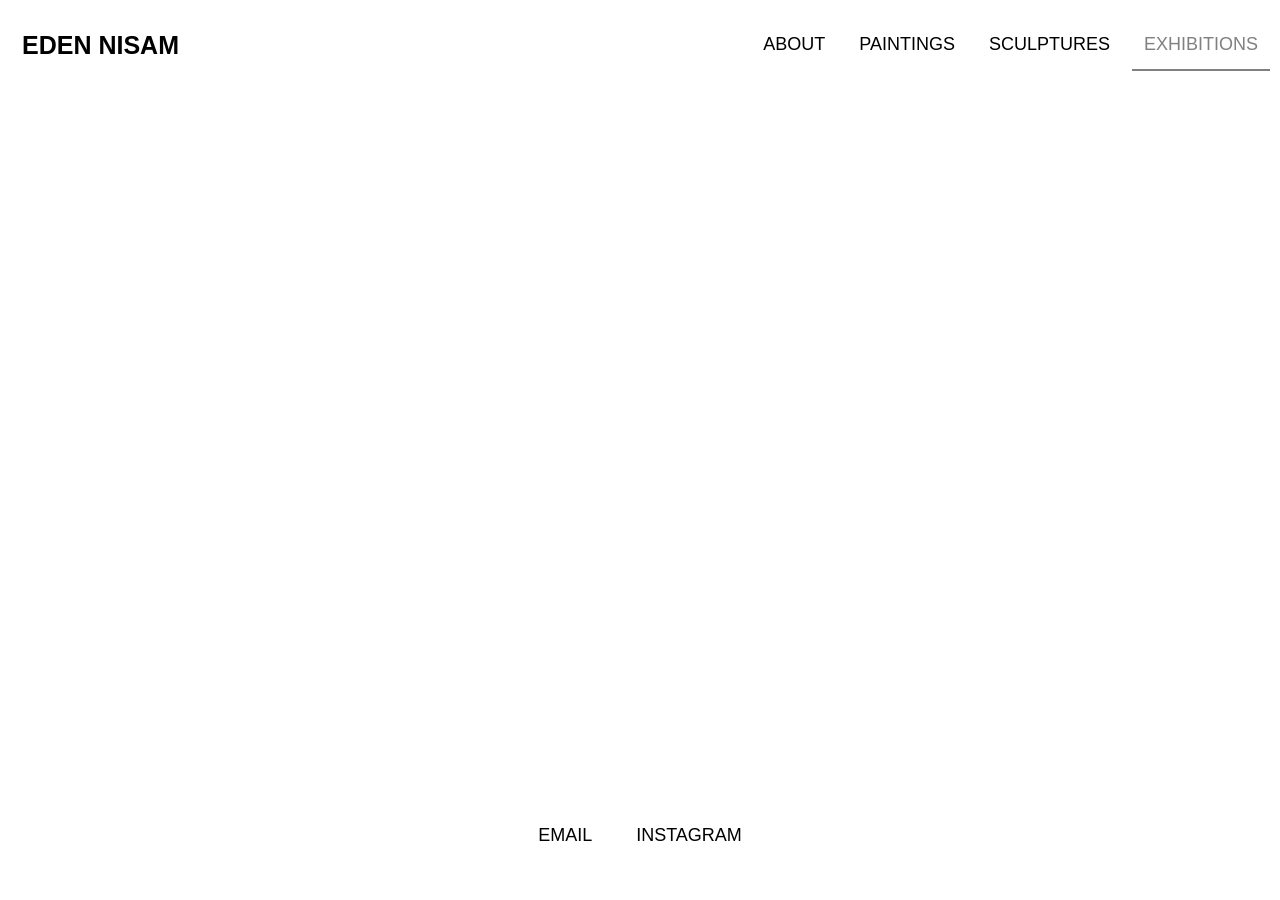
==== exhibitions.html @ e7199ab4 "woohoo!" ====
<!DOCTYPE html>
<html lang="en">
<head>
  <meta charset="UTF-8">
  <title>Eden Nisam | Sculptor & Painter</title>
  <meta name="description" content="Portfolio of Eden Nisam, sculptor and painter exploring organic forms and textures. View artworks and sculptures online.">
  <meta name="viewport" content="width=device-width, initial-scale=1.0">
  <link rel="stylesheet" href="style.css">
</head>
<body>

  <header class="header">
    <a href="#default" class="logo">EDEN NISAM</a>
    <nav class="header-right">
      <a href="index.html">ABOUT</a>
      <a href="paintings.html">PAINTINGS</a>
      <a href="sculptures.html">SCULPTURES</a>
      <a class="active" href="exhibitions.html">EXHIBITIONS</a>

    </nav>
  </header>

  <main>
    <section class="cards" id="cards">
      <script>
        async function loadGallery() {
          const container = document.getElementById("cards");
          const folders = await fetch("assets/exhibitions/index.json").then(r => r.json());

          for (const folder of folders) {
            const base = `assets/sculptures/${folder}`;
            const title = await fetch(`${base}/title.txt`).then(r => r.text());
            const desc  = await fetch(`${base}/desc.txt`).then(r => r.text());
            const date  = await fetch(`${base}/date.txt`).then(r => r.text());
            const img = `${base}/img.png`;

            const card = document.createElement("div");
            card.className = "card";

            card.innerHTML = `
              <img src="${img}" alt="${title}">
              <div class="container">
                <h4><b>${title}</b></h4>
                <p>${desc}</p>
                <small>${date}</small>
              </div>
            `;

            container.appendChild(card);
          }
        }

        loadGallery();
      </script>
    </section>
  </main>

  <footer class="footer">
    <a href="mailto:ENISAM@depaul.edu?subject=Hello">EMAIL</a>
    <a href="https://instagram.com/eden_does/">INSTAGRAM</a>
  </footer>

  <div id="lightbox" class="lightbox">
  <span id="lightbox-close" class="lightbox-close">&times;</span>
  <img id="lightbox-img" src="" alt="Full view">
</div>
      <script src="script.js"></script>
</body>
</html>
---- style.css ----
html, body {
  height: 100%;
  margin: 0;
  font-family: Helvetica, sans-serif;
  display: flex;
  flex-direction: column;
}

body {
    overflow: auto; /* content can still scroll */
  scrollbar-width: none; /* Firefox */
  -ms-overflow-style: none; /* IE 10+ */
}

body::-webkit-scrollbar {
  display: none; /* Chrome, Safari, Edge */
}

main {
  flex: 1;
}

a {
  text-decoration: none;
  color: inherit;
}

.header {
  display: flex;
  justify-content: space-between;
  align-items: center;
  padding: 20px 10px;
}

.header a {
  color: black;
  padding: 12px;
  font-size: 18px;
  line-height: 25px;
  transition: 0.2s;
}

.header a:hover {
  color: black;
  border-bottom: 2px solid black;
}

.header a.active {
  color: grey;
  border-bottom: 2px solid grey;
}

.header a.logo {
  font-size: 25px;
  font-weight: bold;
}

.header-right {
  display: flex;
  gap: 10px;
}

@media screen and (max-width: 500px) {
  .header {
    flex-direction: column;
    align-items: flex-start;
  }

  .header-right {
    flex-direction: column;
    width: 100%;
  }

  .header-right a {
    width: 100%;
    text-align: left;
  }
}

.about {
  display: flex;
  gap: 40px;
  max-width: 1000px;
  margin: 60px auto;
  padding: 20px;
}

.about-photo img {
  width: 300px;
  max-width: 100%;
  height: auto;
  border-radius: 6px;
}

.about-text {
  flex: 1;
  line-height: 1.6;
}

@media (max-width: 800px) {
  .about {
    flex-direction: column;
    align-items: center;
    text-align: center;
  }

  .about-photo img {
    width: 250px;
  }
}


.cards {
  display: flex;
  flex-wrap: wrap;
  justify-content: space-evenly;
  gap: 100px;
}

.card {
  background-color: white;
  border-radius: 5px;
  width: 280px;
  max-width: 100%;
  box-shadow: 0 4px 8px rgba(0,0,0,0.2);
  transition: 0.3s;
}

.card:hover {
  box-shadow: 0 8px 16px rgba(0,0,0,0.2);
}

.card img {
  border-radius: 5px 5px 0 0;
  aspect-ratio: 1 / 1;
  object-fit: cover;
  width: 100%;
}

.card .container {
  padding: 2px 16px;
}


.footer {
  width: 100%;
  padding: 40px 0;
  display: flex;
  justify-content: center;
  background: none; /* clean, transparent */
}

.footer a {
  color: black;
  padding: 12px;
  font-size: 18px;
  line-height: 25px;
  border-radius: 0;
  font-family: Helvetica, sans-serif;
  float: none;
  background: none;
}

.footer a:hover {
  color: gray;
}

.footer a + a {
  margin-left: 20px;
}

.lightbox {
  display: none; /* hidden by default */
  position: fixed;
  top: 0;
  left: 0;
  width: 100%;
  height: 100%;
  background: rgba(0,0,0,0.8);
  justify-content: center;
  align-items: center;
  z-index: 1000;
}

/* Make it a flex container to center image */
.lightbox img {
  max-width: 90%;
  max-height: 90%;
  border-radius: 6px;
  box-shadow: 0 0 20px rgba(0,0,0,0.5);
}

/* Close button */
.lightbox-close {
  position: absolute;
  top: 20px;
  right: 30px;
  font-size: 40px;
  color: white;
  cursor: pointer;
  user-select: none;
}
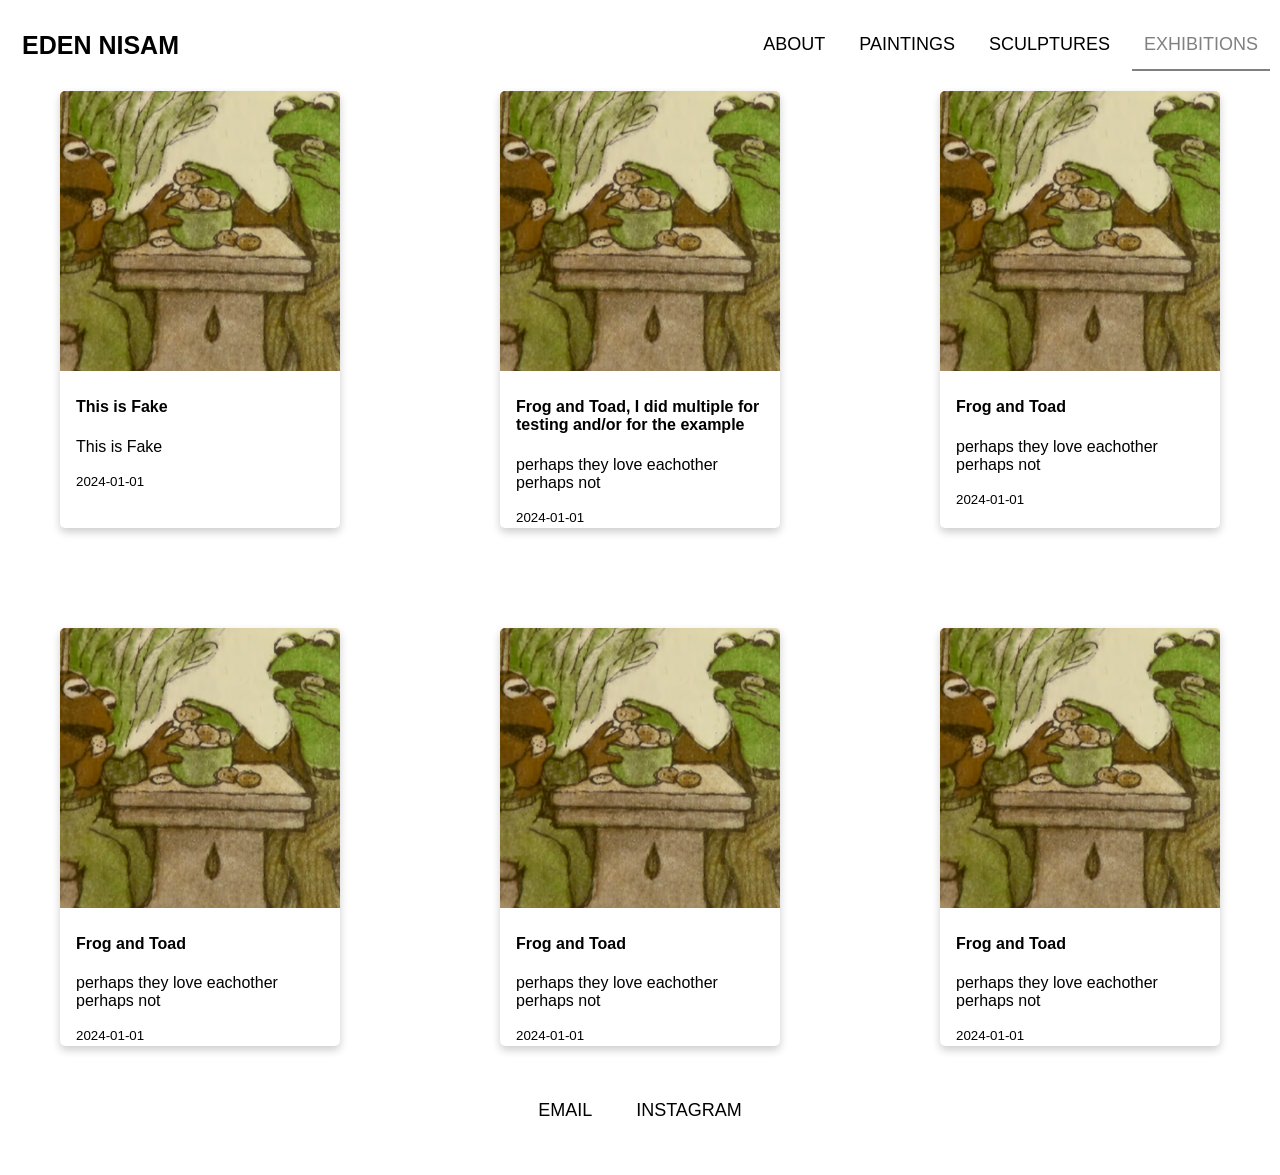
==== commit 47dbd479: "here you are" ====
--- a/exhibitions.html
+++ b/exhibitions.html
@@ -47,6 +47,9 @@
             `;
 
             container.appendChild(card);
+            card.querySelector("img").addEventListener("click", () => {
+  openLightbox(img, title);
+});
           }
         }
 
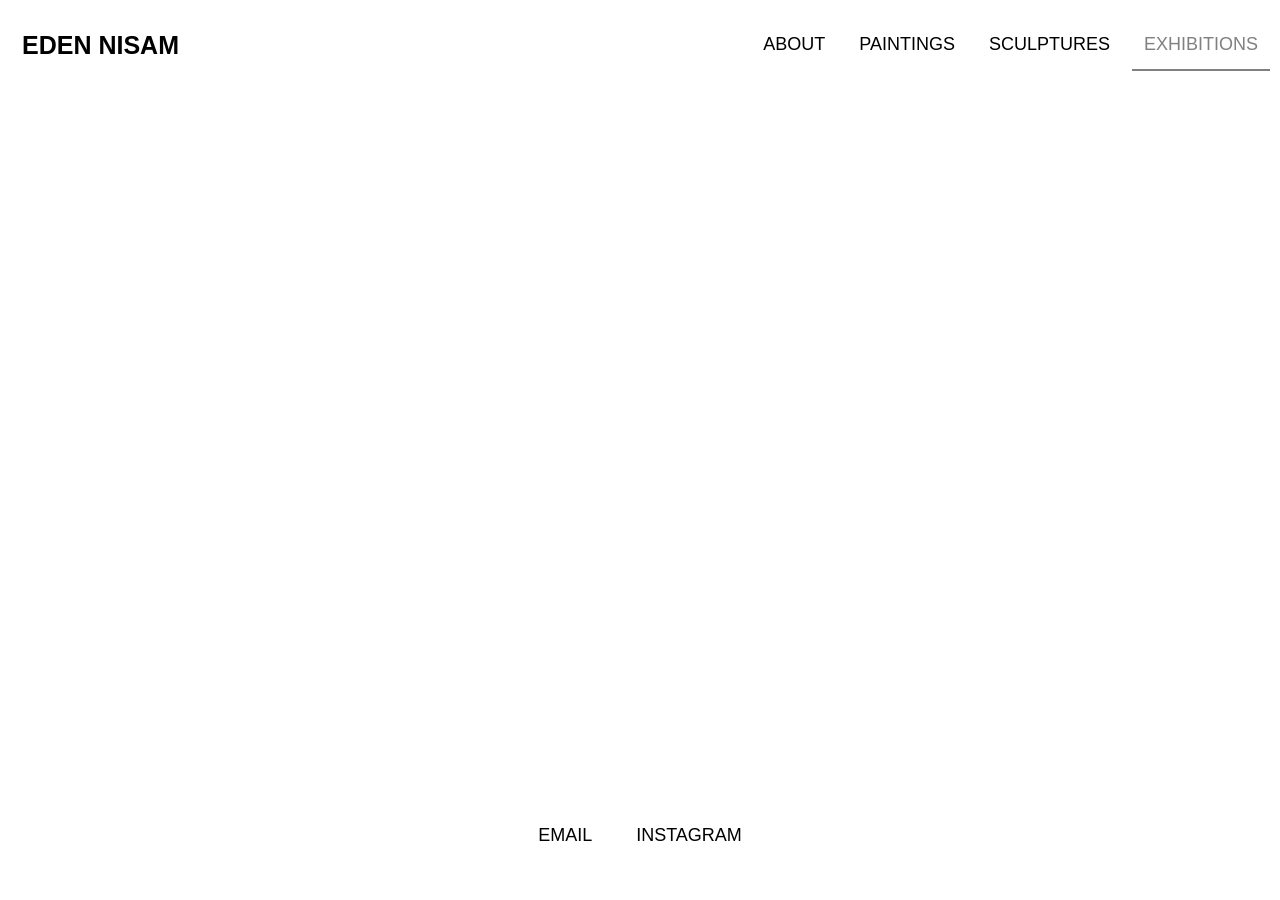
==== commit 3e1c3c67: "asd" ====
--- a/exhibitions.html
+++ b/exhibitions.html
@@ -47,9 +47,7 @@
             `;
 
             container.appendChild(card);
-            card.querySelector("img").addEventListener("click", () => {
-  openLightbox(img, title);
-});
+
           }
         }
 
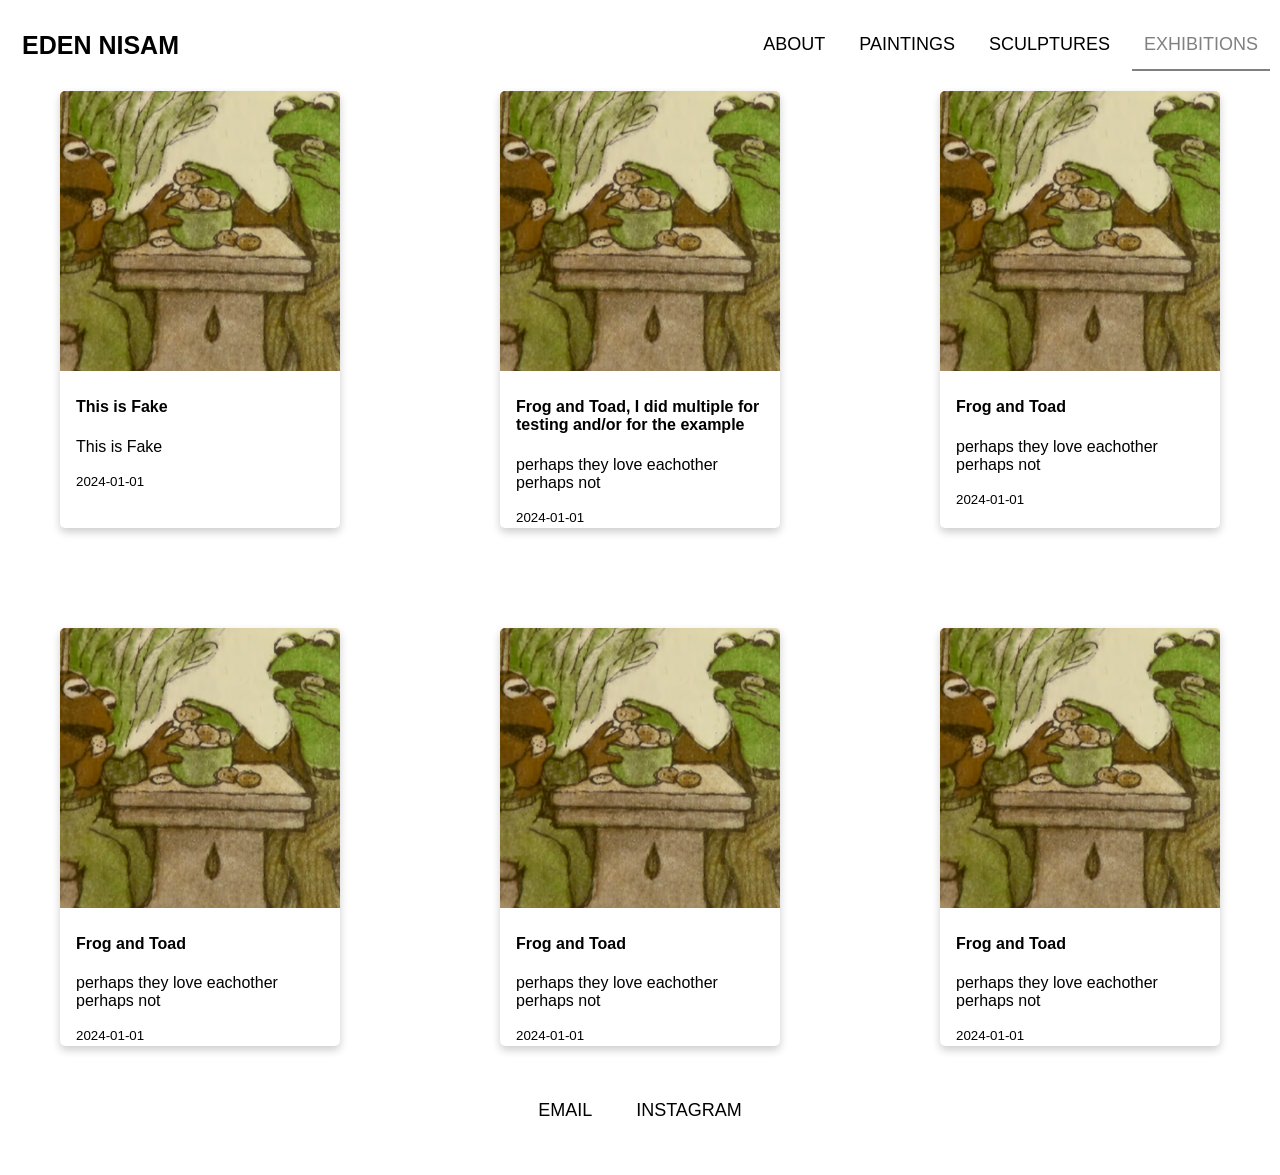
==== commit 848cf5f7: "asdasd" ====
--- a/exhibitions.html
+++ b/exhibitions.html
@@ -21,39 +21,7 @@
   </header>
 
   <main>
-    <section class="cards" id="cards">
-      <script>
-        async function loadGallery() {
-          const container = document.getElementById("cards");
-          const folders = await fetch("assets/exhibitions/index.json").then(r => r.json());
-
-          for (const folder of folders) {
-            const base = `assets/sculptures/${folder}`;
-            const title = await fetch(`${base}/title.txt`).then(r => r.text());
-            const desc  = await fetch(`${base}/desc.txt`).then(r => r.text());
-            const date  = await fetch(`${base}/date.txt`).then(r => r.text());
-            const img = `${base}/img.png`;
-
-            const card = document.createElement("div");
-            card.className = "card";
-
-            card.innerHTML = `
-              <img src="${img}" alt="${title}">
-              <div class="container">
-                <h4><b>${title}</b></h4>
-                <p>${desc}</p>
-                <small>${date}</small>
-              </div>
-            `;
-
-            container.appendChild(card);
-
-          }
-        }
-
-        loadGallery();
-      </script>
-    </section>
+    <section class="cards" id="cards"></section>
   </main>
 
   <footer class="footer">
@@ -65,6 +33,11 @@
   <span id="lightbox-close" class="lightbox-close">&times;</span>
   <img id="lightbox-img" src="" alt="Full view">
 </div>
-      <script src="script.js"></script>
+<script src="script.js"></script>
+<script>
+document.addEventListener("DOMContentLoaded", function() {
+  loadGallery("assets/artworks/index.json");
+});
+</script>
 </body>
 </html>
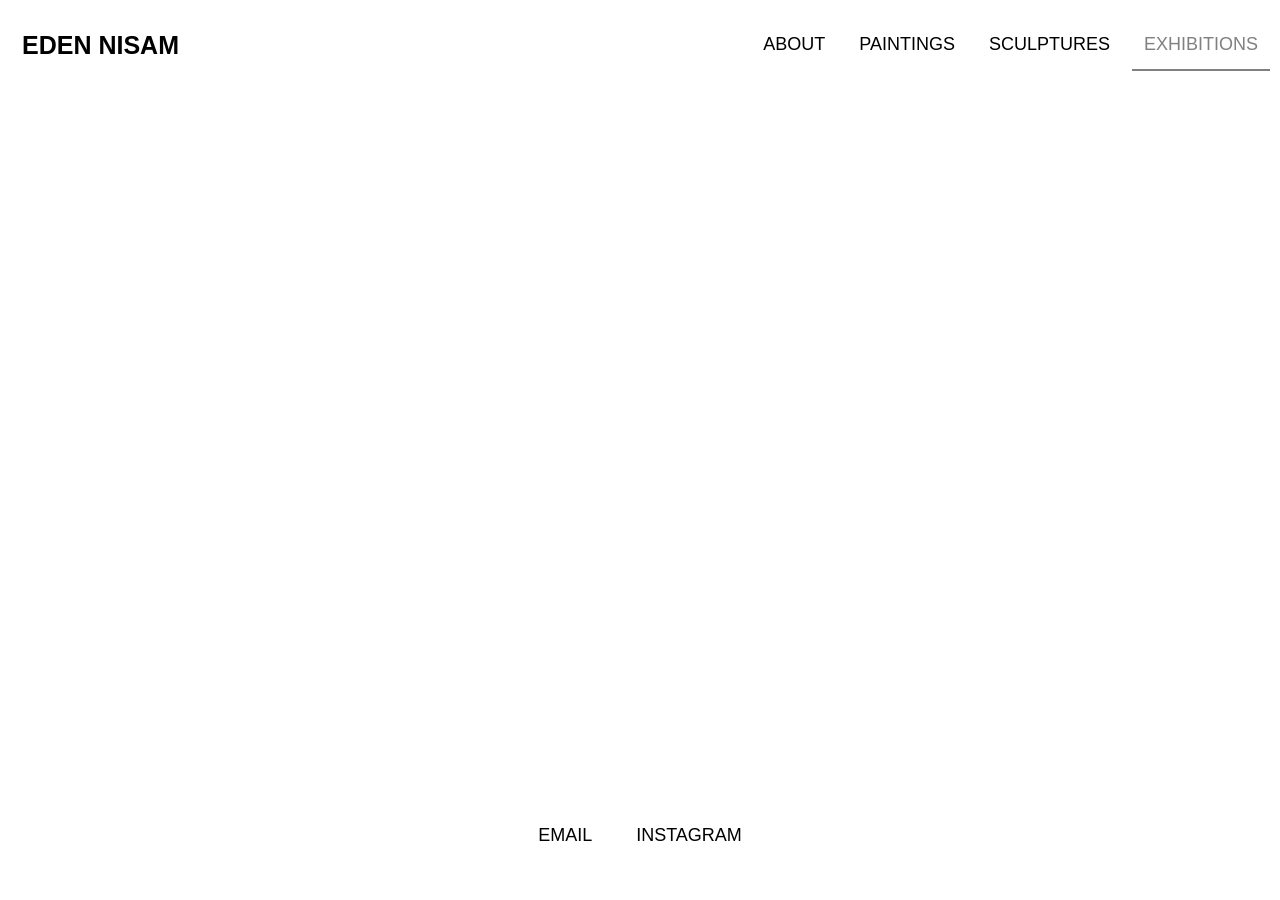
==== commit a7fa9c40: "asd" ====
--- a/exhibitions.html
+++ b/exhibitions.html
@@ -36,8 +36,10 @@
 <script src="script.js"></script>
 <script>
 document.addEventListener("DOMContentLoaded", function() {
-  loadGallery("assets/artworks/index.json");
+  loadGallery("assets/exhibitions/index.json");
 });
 </script>
 </body>
-</html>+</html>
+
+<!-- this webui gotta be bugged cause this didn't commit so i'm adding this comment to fix that-->
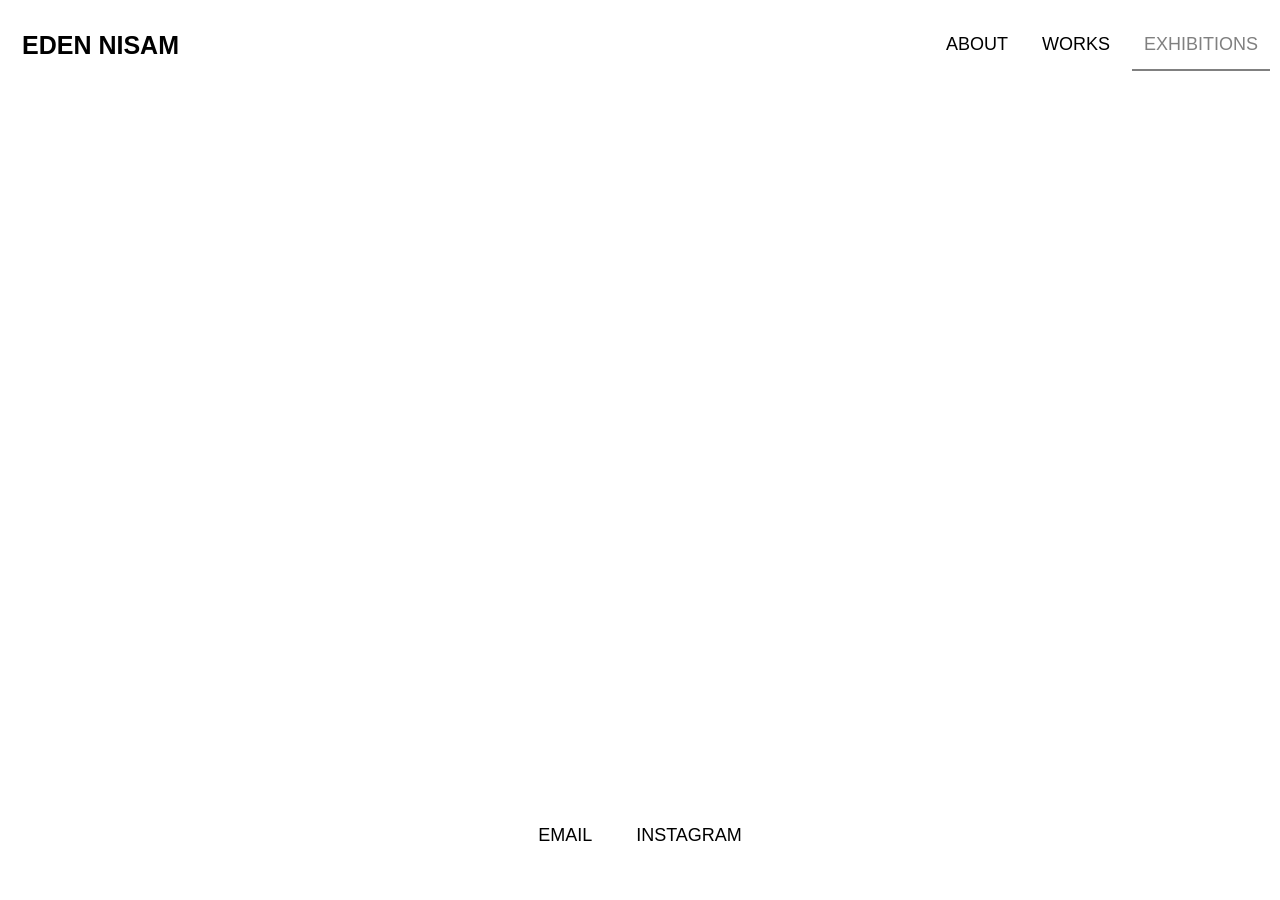
==== commit 2bead5c7: "some more final changes" ====
--- a/exhibitions.html
+++ b/exhibitions.html
@@ -13,8 +13,7 @@
     <a href="#default" class="logo">EDEN NISAM</a>
     <nav class="header-right">
       <a href="index.html">ABOUT</a>
-      <a href="paintings.html">PAINTINGS</a>
-      <a href="sculptures.html">SCULPTURES</a>
+      <a href="works.html">WORKS</a>
       <a class="active" href="exhibitions.html">EXHIBITIONS</a>
 
     </nav>
--- a/style.css
+++ b/style.css
@@ -1,4 +1,3 @@
-
 html, body {
   height: 100%;
   margin: 0;
@@ -8,13 +7,13 @@
 }
 
 body {
-    overflow: auto; /* content can still scroll */
-  scrollbar-width: none; /* Firefox */
-  -ms-overflow-style: none; /* IE 10+ */
+  overflow: auto;
+  scrollbar-width: none;
+  -ms-overflow-style: none;
 }
 
 body::-webkit-scrollbar {
-  display: none; /* Chrome, Safari, Edge */
+  display: none;
 }
 
 main {
@@ -110,21 +109,23 @@
   }
 }
 
-
 .cards {
-  display: flex;
-  flex-wrap: wrap;
-  justify-content: space-evenly;
-  gap: 100px;
-}
-
+  display: grid;
+  grid-template-columns: repeat(auto-fill, 280px);
+  justify-content: center;
+  gap: 24px;
+  padding: 0 20px;
+  margin: 40px auto;
+}
 .card {
   background-color: white;
   border-radius: 5px;
-  width: 280px;
-  max-width: 100%;
+  width: 100%;
+  justify-self: center;
   box-shadow: 0 4px 8px rgba(0,0,0,0.2);
-  transition: 0.3s;
+  opacity: 0;
+  transform: translateY(20px);
+  animation: fadeUp 0.5s forwards;
 }
 
 .card:hover {
@@ -136,19 +137,44 @@
   aspect-ratio: 1 / 1;
   object-fit: cover;
   width: 100%;
+  cursor: pointer;
 }
 
 .card .container {
-  padding: 2px 16px;
-}
-
+  padding: 10px 15px;
+}
+
+.card h4 {
+  font-size: 1.1rem;
+  margin: 0 0 5px 0;
+  font-weight: 600;
+  color: #222;
+}
+
+.card p {
+  font-size: 0.95rem;
+  color: #555;
+  line-height: 1.4;
+  margin: 0 0 8px 0;
+  overflow: hidden;
+  text-overflow: ellipsis;
+  display: -webkit-box;
+  -webkit-line-clamp: 3;
+  -webkit-box-orient: vertical;
+}
+
+.card small {
+  display: block;
+  font-size: 0.85rem;
+  color: #888;
+}
 
 .footer {
   width: 100%;
   padding: 40px 0;
   display: flex;
   justify-content: center;
-  background: none; /* clean, transparent */
+  background: none;
 }
 
 .footer a {
@@ -158,8 +184,6 @@
   line-height: 25px;
   border-radius: 0;
   font-family: Helvetica, sans-serif;
-  float: none;
-  background: none;
 }
 
 .footer a:hover {
@@ -171,7 +195,7 @@
 }
 
 .lightbox {
-  display: none; /* hidden by default */
+  display: none;
   position: fixed;
   top: 0;
   left: 0;
@@ -183,7 +207,6 @@
   z-index: 1000;
 }
 
-/* Make it a flex container to center image */
 .lightbox img {
   max-width: 90%;
   max-height: 90%;
@@ -191,7 +214,6 @@
   box-shadow: 0 0 20px rgba(0,0,0,0.5);
 }
 
-/* Close button */
 .lightbox-close {
   position: absolute;
   top: 20px;
@@ -200,4 +222,15 @@
   color: white;
   cursor: pointer;
   user-select: none;
+}
+
+@keyframes fadeUp {
+  0% {
+    opacity: 0;
+    transform: translateY(20px);
+  }
+  100% {
+    opacity: 1;
+    transform: translateY(0);
+  }
 }
